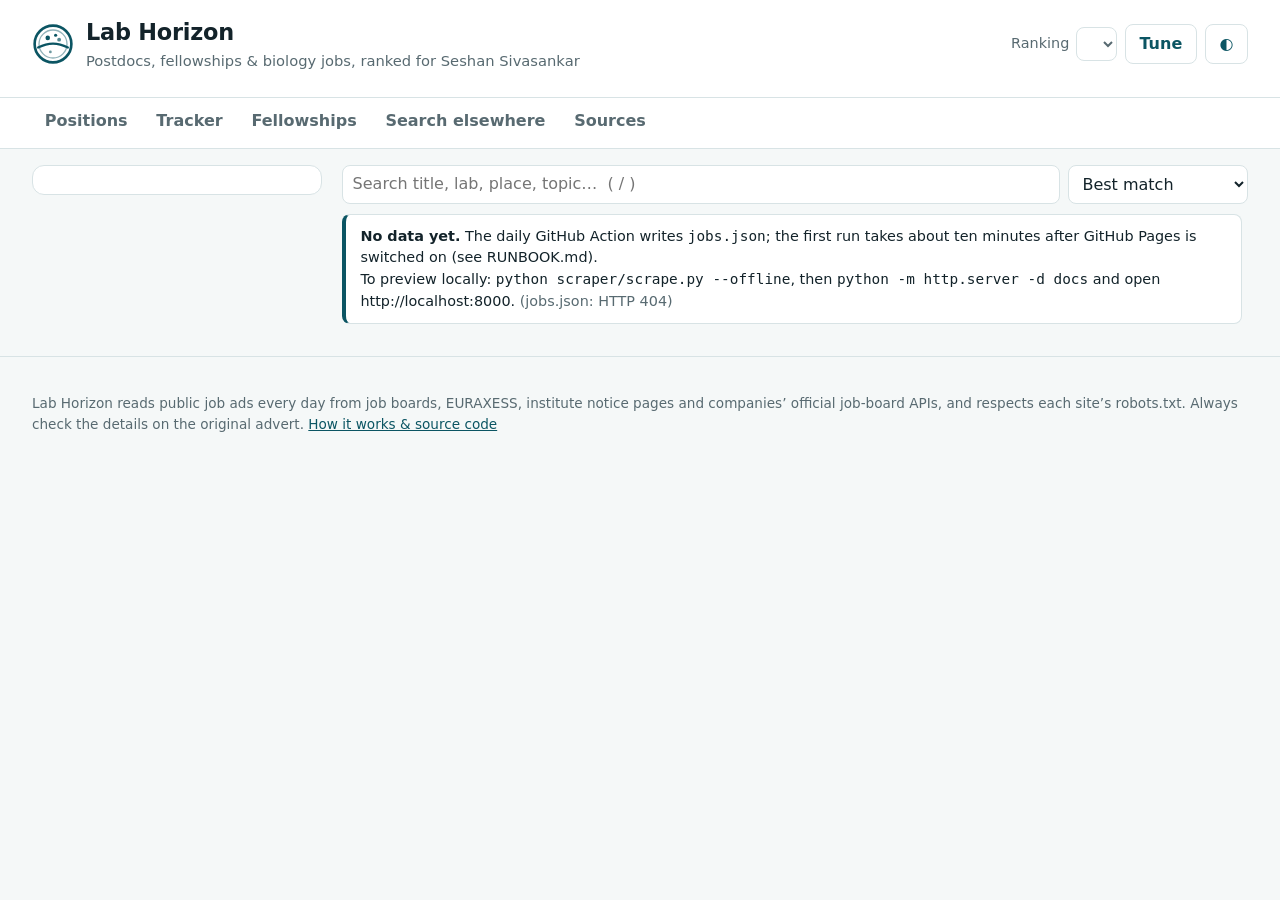
==== docs/index.html @ 7612722a "Lab Horizon: postdoc and biology job radar for Seshan" ====
<!doctype html>
<html lang="en">
<head>
<meta charset="utf-8">
<meta name="viewport" content="width=device-width, initial-scale=1">
<title>Lab Horizon — postdocs &amp; biology jobs for Seshan Sivasankar</title>
<meta name="description" content="Postdoc positions, fellowships and biology jobs in Europe, India and worldwide, collected daily and ranked for research on antimicrobial resistance and pathogen genomics.">
<meta name="theme-color" content="#0b5563">
<link rel="icon" href="icon.svg" type="image/svg+xml">
<link rel="manifest" href="manifest.webmanifest">
<link rel="stylesheet" href="style.css">
</head>
<body>
<header class="top">
  <div class="brand">
    <svg class="logo" viewBox="0 0 48 48" aria-hidden="true">
      <circle cx="24" cy="24" r="21" fill="none" stroke="currentColor" stroke-width="3"/>
      <circle cx="24" cy="24" r="16" fill="none" stroke="currentColor" stroke-width="1.5" opacity=".45"/>
      <path d="M7 28c6-3 11-4.5 17-4.5S35 25 41 28" fill="none" stroke="currentColor" stroke-width="2.5" stroke-linecap="round"/>
      <circle cx="18" cy="17" r="2.6" fill="currentColor"/><circle cx="27" cy="14" r="1.8" fill="currentColor"/>
      <circle cx="31" cy="19" r="2.2" fill="currentColor" opacity=".7"/><circle cx="21" cy="33" r="1.6" fill="currentColor" opacity=".6"/>
    </svg>
    <div><h1>Lab Horizon</h1><p id="tagline">Postdocs, fellowships &amp; biology jobs, ranked for Seshan Sivasankar</p></div>
  </div>
  <div class="controls">
    <label class="profile">Ranking <select id="profile" aria-label="Ranking profile"></select></label>
    <button id="tune-btn" class="btn ghost" aria-expanded="false" aria-controls="tune">Tune</button>
    <button id="theme-btn" class="btn ghost" title="Theme: automatic / light / dark" aria-label="Change theme">◐</button>
  </div>
  <p id="status" class="status"></p>
  <p id="blurb" class="blurb"></p>
</header>

<div id="tune" class="tune" hidden>
  <div class="tune-head"><b>Tune this ranking</b> <span class="muted">Saved in this browser only.</span>
    <button class="link" id="tune-reset">Reset</button> <button class="link" id="tune-close">Close</button></div>
  <div id="tune-body"></div>
</div>

<nav class="tabs" role="tablist">
  <button role="tab" data-tab="positions">Positions</button>
  <button role="tab" data-tab="tracker">Tracker <span id="tcount" class="count"></span></button>
  <button role="tab" data-tab="fellowships">Fellowships</button>
  <button role="tab" data-tab="search">Search elsewhere</button>
  <button role="tab" data-tab="sources">Sources</button>
</nav>

<main>
  <section id="view-positions" class="view">
    <aside id="filters" class="filters" aria-label="Filters"></aside>
    <div class="results">
      <div class="toolbar">
        <input id="q" type="search" placeholder="Search title, lab, place, topic…  ( / )" aria-label="Search positions">
        <select id="sort" aria-label="Sort by">
          <option value="match">Best match</option><option value="deadline">Deadline soonest</option>
          <option value="newest">Newest</option><option value="org">Organisation A–Z</option>
        </select>
        <button id="ftoggle" class="btn ghost" aria-controls="filters">Filters</button>
      </div>
      <p id="count" aria-live="polite"></p>
      <div id="list"></div>
      <button id="more" class="btn" hidden>Show more</button>
    </div>
  </section>

  <section id="view-tracker" class="view" hidden>
    <div class="tracker-head">
      <h2>Applications</h2>
      <p class="muted">Kept in this browser only — nothing is uploaded. Use <b>Export backup</b> to keep a copy or move it to another device.</p>
      <div class="row">
        <button class="btn" id="ics">Add deadlines to my calendar (.ics)</button>
        <button class="btn ghost" id="export">Export backup</button>
        <label class="btn ghost">Import backup <input type="file" id="import" accept="application/json,.json" hidden></label>
      </div>
    </div>
    <div id="board" class="board"></div>
    <form id="add-form" class="add">
      <h3>Add a position by hand</h3>
      <p class="muted">For posts seen on LinkedIn, X, mailing lists or by word of mouth. To put one on the site for everyone, open an “Add a position” issue on GitHub.</p>
      <div class="grid2">
        <label>Title <input name="title" required></label>
        <label>Link <input name="url" type="url" placeholder="https://"></label>
        <label>Organisation <input name="org"></label>
        <label>Location <input name="location"></label>
        <label>Deadline <input name="deadline" type="date"></label>
        <label>Notes <input name="notes"></label>
      </div>
      <button class="btn" type="submit">Add to tracker</button>
    </form>
  </section>

  <section id="view-fellowships" class="view" hidden><div id="fellowships"></div></section>
  <section id="view-search" class="view" hidden><div id="search"></div></section>
  <section id="view-sources" class="view" hidden><div id="sources"></div></section>
</main>

<footer>
  <p>Lab Horizon reads public job ads every day from job boards, EURAXESS, institute notice pages and companies’
  official job-board APIs, and respects each site’s robots.txt. Always check the details on the original advert.
  <a id="repo-link" href="https://github.com/">How it works &amp; source code</a></p>
</footer>
<script src="score.js"></script>
<script src="app.js"></script>
</body>
</html>
---- docs/style.css ----
/* Lab Horizon — styles. Colours are variables on :root with dark values for both the
   system preference and the manual theme switch. */
:root {
  --bg: #f5f8f8; --panel: #ffffff; --ink: #13232a; --muted: #586a71; --line: #d8e3e5;
  --accent: #0b5563; --accent-2: #12808f; --accent-soft: #e2f0f1;
  --ok: #1b7446; --ok-soft: #e1f3e8; --bad: #b3261e; --bad-soft: #fbe6e4; --warn: #875700; --warn-soft: #fbefd6;
  --wet: #1b6b8a; --wet-soft: #e0eff6; --dry: #64489c; --dry-soft: #ede7f7; --ai: #8a2c6d; --ai-soft: #f6e5f0;
  --shadow: 0 1px 2px rgba(10, 30, 40, .05), 0 3px 12px rgba(10, 30, 40, .06);
  --radius: 12px;
  color-scheme: light;
  font-family: system-ui, -apple-system, "Segoe UI", Roboto, "Noto Sans", "Helvetica Neue", Arial, sans-serif;
}
@media (prefers-color-scheme: dark) {
  :root:not([data-theme="light"]) {
    --bg: #0d1618; --panel: #142125; --ink: #e3edef; --muted: #9bb0b5; --line: #253a3f;
    --accent: #5ec4cf; --accent-2: #86d9e1; --accent-soft: #183a3f;
    --ok: #74d6a0; --ok-soft: #153226; --bad: #ff8f85; --bad-soft: #3b1d1a; --warn: #f1c46d; --warn-soft: #382c12;
    --wet: #72c6e8; --wet-soft: #14303b; --dry: #bca6f0; --dry-soft: #29223f; --ai: #f29ed7; --ai-soft: #3a1f33;
    --shadow: none; color-scheme: dark;
  }
}
:root[data-theme="dark"] {
  --bg: #0d1618; --panel: #142125; --ink: #e3edef; --muted: #9bb0b5; --line: #253a3f;
  --accent: #5ec4cf; --accent-2: #86d9e1; --accent-soft: #183a3f;
  --ok: #74d6a0; --ok-soft: #153226; --bad: #ff8f85; --bad-soft: #3b1d1a; --warn: #f1c46d; --warn-soft: #382c12;
  --wet: #72c6e8; --wet-soft: #14303b; --dry: #bca6f0; --dry-soft: #29223f; --ai: #f29ed7; --ai-soft: #3a1f33;
  --shadow: none; color-scheme: dark;
}
* { box-sizing: border-box; }
[hidden] { display: none !important; }
body { margin: 0; background: var(--bg); color: var(--ink); line-height: 1.5; -webkit-text-size-adjust: 100%; }
a { color: var(--accent); }
h2 { font-size: 1.15rem; margin: .2rem 0 .4rem; }
.muted, .empty { color: var(--muted); }
:focus-visible { outline: 2px solid var(--accent-2); outline-offset: 2px; }

/* header */
.top { display: grid; grid-template-columns: 1fr auto; gap: .2rem 1rem; padding: 1rem clamp(1rem, 3vw, 2rem) .6rem;
       background: var(--panel); border-bottom: 1px solid var(--line); }
.brand { display: flex; gap: .75rem; align-items: center; color: var(--accent); }
.logo { width: 42px; height: 42px; flex: none; }
h1 { margin: 0; font-size: 1.4rem; letter-spacing: -.01em; color: var(--ink); }
#tagline { margin: 0; color: var(--muted); font-size: .92rem; }
.controls { display: flex; gap: .5rem; align-items: center; flex-wrap: wrap; justify-content: flex-end; }
.profile { display: flex; gap: .4rem; align-items: center; font-size: .9rem; color: var(--muted); }
.status, .blurb { grid-column: 1 / -1; margin: .3rem 0 0; font-size: .85rem; color: var(--muted); }
.banner { display: inline-block; background: var(--warn-soft); color: var(--warn); padding: .15rem .55rem; border-radius: 6px; font-weight: 600; }

/* controls */
select, input, textarea, button { font: inherit; color: inherit; }
select, textarea, input[type=search], input[type=url], input[type=date], input:not([type]) {
  background: var(--panel); border: 1px solid var(--line); border-radius: 8px; padding: .42rem .6rem; min-width: 0; }
.btn { display: inline-block; background: var(--accent); color: #fff; border: 1px solid var(--accent); border-radius: 8px;
       padding: .45rem .85rem; cursor: pointer; font-weight: 600; text-decoration: none; }
.btn.ghost { background: transparent; color: var(--accent); border-color: var(--line); }
:root[data-theme="dark"] .btn:not(.ghost) { color: #06292e; }
@media (prefers-color-scheme: dark) { :root:not([data-theme="light"]) .btn:not(.ghost) { color: #06292e; } }
.link { background: none; border: 0; color: var(--accent); cursor: pointer; padding: 0; text-decoration: underline; }
.danger { color: var(--bad); }
.row { display: flex; gap: .5rem; flex-wrap: wrap; align-items: center; }

/* tabs */
.tabs { display: flex; gap: .2rem; padding: 0 clamp(.5rem, 3vw, 2rem); background: var(--panel); border-bottom: 1px solid var(--line);
        overflow-x: auto; position: sticky; top: 0; z-index: 5; }
.tabs button { background: none; border: 0; border-bottom: 3px solid transparent; padding: .7rem .8rem; cursor: pointer;
               color: var(--muted); font-weight: 600; white-space: nowrap; }
.tabs button[aria-selected="true"] { color: var(--accent); border-bottom-color: var(--accent); }
.count:not(:empty) { background: var(--accent-soft); color: var(--accent); border-radius: 999px; padding: 0 .45rem; font-size: .78rem; }
main { padding: 1rem clamp(.75rem, 3vw, 2rem) 2rem; }

/* positions */
#view-positions:not([hidden]) { display: grid; grid-template-columns: 290px minmax(0, 1fr); gap: 1.25rem; align-items: start; }
.filters { background: var(--panel); border: 1px solid var(--line); border-radius: var(--radius); padding: .9rem;
           position: sticky; top: 3.5rem; max-height: calc(100vh - 4.5rem); overflow: auto; }
.fhead { display: flex; justify-content: space-between; align-items: baseline; margin-bottom: .6rem; }
fieldset { border: 0; padding: 0; margin: 0 0 1rem; min-width: 0; }
legend { font-weight: 700; font-size: .76rem; text-transform: uppercase; letter-spacing: .05em; color: var(--muted); margin-bottom: .25rem; }
.opt { display: flex; align-items: center; gap: .45rem; font-size: .9rem; padding: .1rem 0; cursor: pointer; }
.opt small { margin-left: auto; color: var(--muted); font-variant-numeric: tabular-nums; }
.opt.sub { padding-left: 1.3rem; font-size: .86rem; }
details.fld > summary { list-style: none; cursor: pointer; }
details.fld > summary::-webkit-details-marker { display: none; }
details.fld > summary .opt::before { content: "▸"; font-size: .7rem; color: var(--muted); width: .6rem; }
details.fld[open] > summary .opt::before { content: "▾"; }
.filters select { width: 100%; margin-top: .35rem; }
input[type=range] { width: 100%; accent-color: var(--accent); }
.toolbar { display: flex; gap: .5rem; flex-wrap: wrap; }
#q { flex: 1 1 16rem; }
#ftoggle { display: none; }
#count { color: var(--muted); font-size: .9rem; margin: .6rem 0; }
#more { display: block; margin: .5rem auto 0; }

.job { display: grid; grid-template-columns: 58px minmax(0, 1fr) auto; gap: .9rem; background: var(--panel);
       border: 1px solid var(--line); border-radius: var(--radius); padding: .9rem; margin-bottom: .75rem; box-shadow: var(--shadow); }
.job.dim { opacity: .55; }
.job h3 { margin: 0 0 .15rem; font-size: 1.03rem; line-height: 1.35; }
.job h3 a { color: var(--ink); text-decoration: none; }
.job h3 a:hover { color: var(--accent); text-decoration: underline; }
.meta { margin: 0; color: var(--muted); font-size: .9rem; }
.badges, .topics { display: flex; flex-wrap: wrap; gap: .3rem; margin: .45rem 0 0; }
.b { font-size: .74rem; font-weight: 600; padding: .1rem .5rem; border-radius: 999px; background: var(--accent-soft); color: var(--accent); }
.b.wet { background: var(--wet-soft); color: var(--wet); }
.b.hyb { background: var(--wet-soft); color: var(--dry); }
.b.dry { background: var(--dry-soft); color: var(--dry); }
.b.ai { background: var(--ai-soft); color: var(--ai); }
.b.ok { background: var(--ok-soft); color: var(--ok); }
.b.bad { background: var(--bad-soft); color: var(--bad); }
.b.warn { background: var(--warn-soft); color: var(--warn); }
.b.new { background: var(--accent); color: var(--panel); }
.chip { font-size: .74rem; border: 1px solid var(--line); background: transparent; border-radius: 999px; padding: .08rem .5rem;
        color: var(--muted); cursor: pointer; }
.chip:hover { color: var(--accent); border-color: var(--accent); }
.summary { margin: .5rem 0 0; font-size: .9rem; display: -webkit-box; -webkit-line-clamp: 3; -webkit-box-orient: vertical; overflow: hidden; }
.ai-note { margin: .45rem 0 0; font-size: .86rem; padding: .35rem .55rem; border-left: 3px solid var(--ai); background: var(--ai-soft); border-radius: 0 8px 8px 0; }
.dates { margin: .45rem 0 0; font-size: .85rem; color: var(--muted); display: flex; gap: .4rem 1rem; flex-wrap: wrap; }
.dl.urgent { color: var(--bad); font-weight: 700; }
.dl.soon { color: var(--warn); font-weight: 600; }
.why summary { cursor: pointer; font-size: .8rem; color: var(--accent); margin-top: .35rem; }
.why ul { margin: .3rem 0 0; padding-left: 1.1rem; font-size: .84rem; }
.why li span { font-variant-numeric: tabular-nums; color: var(--muted); }
.score { width: 54px; height: 54px; border-radius: 50%; display: grid; place-items: center; align-content: center; position: relative;
         background: conic-gradient(var(--accent) calc(var(--s) * 1%), var(--line) 0); }
.score::before { content: ""; position: absolute; inset: 5px; background: var(--panel); border-radius: 50%; }
.score b, .score small { position: relative; line-height: 1.05; }
.score b { font-size: 1.05rem; }
.score small { font-size: .58rem; color: var(--muted); text-transform: uppercase; letter-spacing: .04em; }
.actions { display: flex; flex-direction: column; gap: .4rem; }
.actions button, .actions a { font-size: .82rem; padding: .32rem .6rem; border-radius: 8px; border: 1px solid var(--line);
  background: var(--panel); color: var(--ink); cursor: pointer; text-decoration: none; text-align: center; white-space: nowrap; }
.actions .on { background: var(--accent-soft); color: var(--accent); border-color: var(--accent); }
.actions .open { background: var(--accent); color: var(--panel); border-color: var(--accent); font-weight: 600; }

/* tune */
.tune { background: var(--panel); border-bottom: 1px solid var(--line); padding: .8rem clamp(1rem, 3vw, 2rem); }
.tune-head { display: flex; gap: .8rem; align-items: baseline; flex-wrap: wrap; margin-bottom: .6rem; }
.tune h4 { margin: .6rem 0 .3rem; font-size: .8rem; text-transform: uppercase; letter-spacing: .05em; color: var(--muted); }
.tune-grid { display: grid; grid-template-columns: repeat(auto-fill, minmax(230px, 1fr)); gap: .3rem 1.4rem; }
.tune label { display: grid; gap: 0; font-size: .85rem; }
.tune output { color: var(--muted); font-variant-numeric: tabular-nums; }

/* tracker */
.tracker-head { margin-bottom: .8rem; }
.board { display: grid; grid-template-columns: repeat(6, minmax(235px, 1fr)); gap: .75rem; overflow-x: auto; align-items: start; padding-bottom: .4rem; }
.col { background: var(--panel); border: 1px solid var(--line); border-radius: var(--radius); padding: .6rem; min-height: 5rem; }
.col h3 { margin: 0 0 .5rem; font-size: .92rem; display: flex; justify-content: space-between; }
.col h3 small { color: var(--muted); }
.tcard { border: 1px solid var(--line); border-radius: 10px; padding: .6rem; margin-bottom: .6rem; font-size: .86rem; display: grid; gap: .4rem; }
.tcard label { display: grid; gap: .1rem; font-size: .74rem; color: var(--muted); }
.tcard .row { align-items: end; }
.tcard select, .tcard input[type=date] { padding: .25rem .4rem; font-size: .82rem; }
.tcard .dl.past { color: var(--muted); text-decoration: line-through; }
.docs { display: flex; flex-wrap: wrap; gap: .15rem .7rem; font-size: .78rem; }
.docs label { display: flex; gap: .3rem; align-items: center; color: var(--ink); }
.tcard textarea { width: 100%; resize: vertical; font-size: .84rem; }
.add { margin-top: 1.25rem; background: var(--panel); border: 1px solid var(--line); border-radius: var(--radius); padding: 1rem; max-width: 780px; }
.add h3 { margin: 0; }
.grid2 { display: grid; grid-template-columns: repeat(2, minmax(0, 1fr)); gap: .6rem; margin: .6rem 0 .9rem; }
.grid2 label { display: grid; gap: .2rem; font-size: .85rem; }

/* fellowships, search, sources */
.fgrid { display: grid; grid-template-columns: repeat(auto-fill, minmax(320px, 1fr)); gap: .75rem; margin-bottom: 1.5rem; }
.fcard { background: var(--panel); border: 1px solid var(--line); border-radius: var(--radius); padding: .9rem; display: grid; gap: .3rem; align-content: start; }
.fcard h3 { margin: 0; font-size: 1rem; }
.fcard p { margin: 0; font-size: .88rem; }
.fcard button { justify-self: start; }
.window { font-weight: 600; }
.window.open { color: var(--ok); } .window.upcoming { color: var(--accent); } .window.closed { color: var(--muted); }
.chips { display: flex; flex-wrap: wrap; gap: .35rem; margin: .35rem 0 .9rem; }
.chips button { border: 1px solid var(--line); background: var(--panel); border-radius: 999px; padding: .22rem .7rem; cursor: pointer; font-size: .88rem; }
.chips button[aria-pressed="true"] { background: var(--accent); color: var(--panel); border-color: var(--accent); }
.links { display: grid; grid-template-columns: repeat(auto-fill, minmax(250px, 1fr)); gap: .6rem; margin-bottom: 1rem; }
.lcard { display: block; background: var(--panel); border: 1px solid var(--line); border-radius: 10px; padding: .7rem .85rem; text-decoration: none; color: var(--ink); }
.lcard:hover { border-color: var(--accent); }
.lcard b { color: var(--accent); }
.lcard small { display: block; color: var(--muted); }
.note { background: var(--panel); border: 1px solid var(--line); border-left: 4px solid var(--accent); border-radius: 8px; padding: .7rem .9rem; font-size: .9rem; max-width: 900px; }
.tablewrap { overflow-x: auto; margin-bottom: 1rem; }
table.health { width: 100%; border-collapse: collapse; background: var(--panel); border: 1px solid var(--line); font-size: .87rem; }
.health th, .health td { text-align: left; padding: .45rem .6rem; border-bottom: 1px solid var(--line); vertical-align: top; }
.health th { font-size: .76rem; text-transform: uppercase; letter-spacing: .04em; color: var(--muted); }
.st { font-weight: 700; font-size: .76rem; padding: .08rem .45rem; border-radius: 6px; white-space: nowrap; background: var(--accent-soft); color: var(--accent); }
.st.ok { background: var(--ok-soft); color: var(--ok); }
.st.low, .st.unverified { background: var(--warn-soft); color: var(--warn); }
.st.empty, .st.error, .st.robots { background: var(--bad-soft); color: var(--bad); }
footer { padding: 1.4rem clamp(1rem, 3vw, 2rem); color: var(--muted); font-size: .85rem; border-top: 1px solid var(--line); }

@media (max-width: 860px) {
  #view-positions:not([hidden]) { grid-template-columns: minmax(0, 1fr); }
  .filters { display: none; position: static; max-height: none; }
  .filters.open { display: block; }
  #ftoggle { display: inline-block; }
  .job { grid-template-columns: 46px minmax(0, 1fr); gap: .7rem; }
  .actions { grid-column: 1 / -1; flex-direction: row; flex-wrap: wrap; }
  .score { width: 44px; height: 44px; }
  .score small { display: none; }
  .top { grid-template-columns: 1fr; }
  .controls { justify-content: flex-start; }
  .grid2 { grid-template-columns: 1fr; }
  .board { grid-template-columns: repeat(6, minmax(250px, 85vw)); }
}
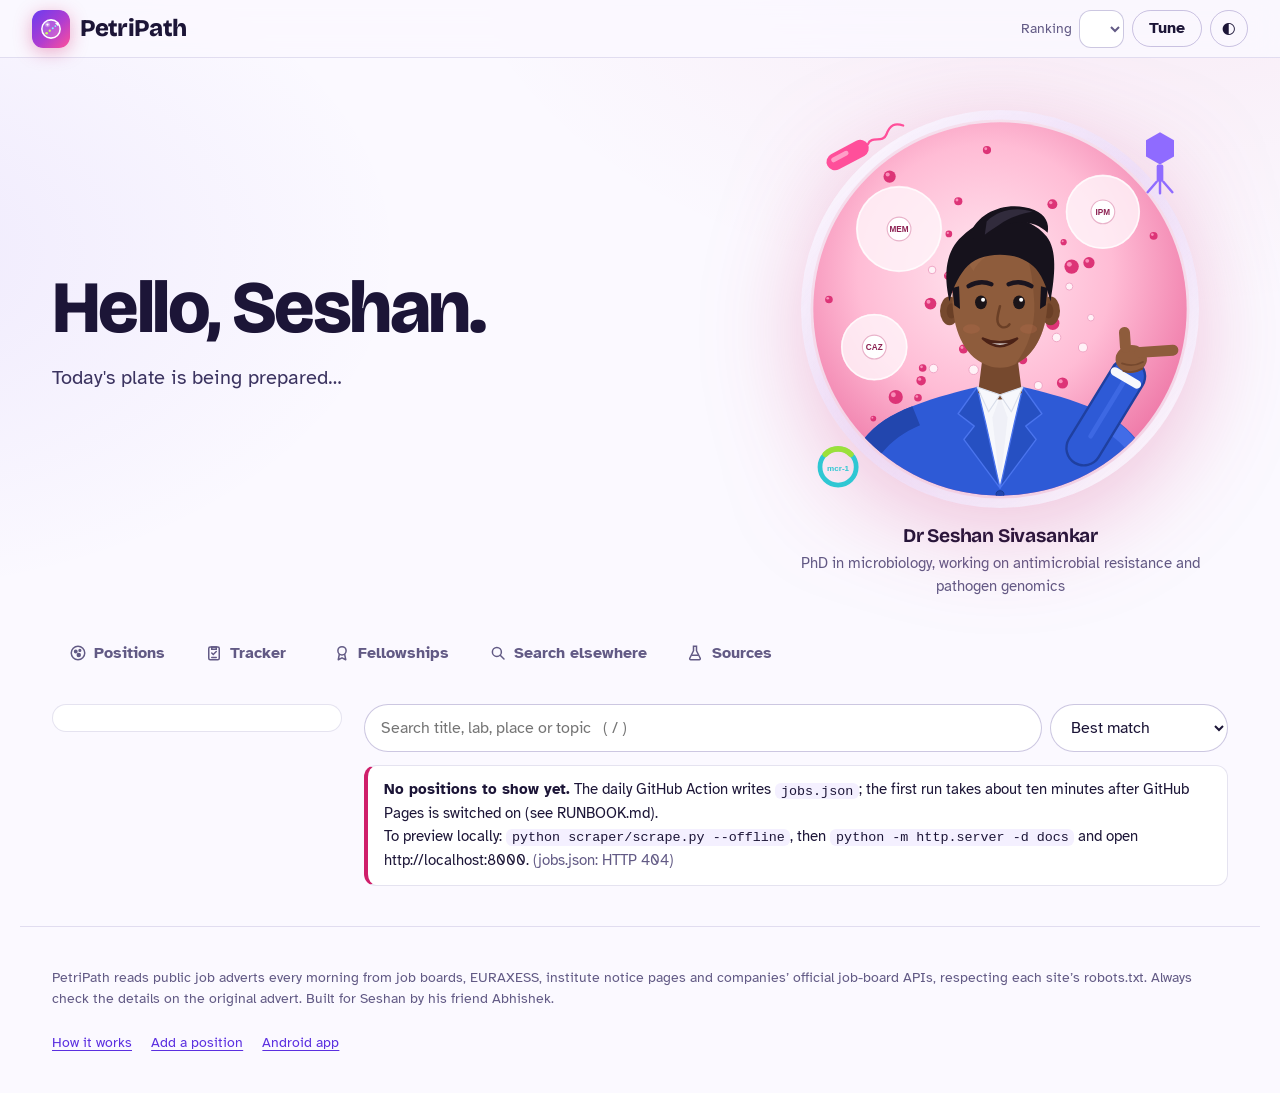
==== commit 2be93b36: "PetriPath: biology makeover, avatar, Android app" ====
--- a/docs/index.html
+++ b/docs/index.html
@@ -2,33 +2,29 @@
 <html lang="en">
 <head>
 <meta charset="utf-8">
-<meta name="viewport" content="width=device-width, initial-scale=1">
-<title>Lab Horizon — postdocs &amp; biology jobs for Seshan Sivasankar</title>
-<meta name="description" content="Postdoc positions, fellowships and biology jobs in Europe, India and worldwide, collected daily and ranked for research on antimicrobial resistance and pathogen genomics.">
-<meta name="theme-color" content="#0b5563">
+<meta name="viewport" content="width=device-width, initial-scale=1, viewport-fit=cover">
+<title>PetriPath · postdocs and biology jobs for Seshan Sivasankar</title>
+<meta name="description" content="Postdoc positions, fellowships and biology jobs in Europe, India and worldwide, collected every morning and ranked for research on antimicrobial resistance and pathogen genomics.">
+<meta name="theme-color" content="#120d26">
 <link rel="icon" href="icon.svg" type="image/svg+xml">
+<link rel="apple-touch-icon" href="apple-touch-icon.png">
 <link rel="manifest" href="manifest.webmanifest">
+<link rel="preconnect" href="https://fonts.googleapis.com">
+<link rel="preconnect" href="https://fonts.gstatic.com" crossorigin>
+<link rel="stylesheet" href="https://fonts.googleapis.com/css2?family=Atkinson+Hyperlegible:ital,wght@0,400;0,700;1,400&family=Bricolage+Grotesque:opsz,wght@12..96,500..800&display=swap">
 <link rel="stylesheet" href="style.css">
 </head>
 <body>
+<div id="bg" aria-hidden="true"></div>
+
 <header class="top">
-  <div class="brand">
-    <svg class="logo" viewBox="0 0 48 48" aria-hidden="true">
-      <circle cx="24" cy="24" r="21" fill="none" stroke="currentColor" stroke-width="3"/>
-      <circle cx="24" cy="24" r="16" fill="none" stroke="currentColor" stroke-width="1.5" opacity=".45"/>
-      <path d="M7 28c6-3 11-4.5 17-4.5S35 25 41 28" fill="none" stroke="currentColor" stroke-width="2.5" stroke-linecap="round"/>
-      <circle cx="18" cy="17" r="2.6" fill="currentColor"/><circle cx="27" cy="14" r="1.8" fill="currentColor"/>
-      <circle cx="31" cy="19" r="2.2" fill="currentColor" opacity=".7"/><circle cx="21" cy="33" r="1.6" fill="currentColor" opacity=".6"/>
-    </svg>
-    <div><h1>Lab Horizon</h1><p id="tagline">Postdocs, fellowships &amp; biology jobs, ranked for Seshan Sivasankar</p></div>
+  <a class="brand" href="./" aria-label="PetriPath home"><img src="icon.svg" alt="" width="38" height="38"><span class="wordmark">PetriPath</span></a>
+  <div class="controls">
+    <label class="profile"><span>Ranking</span> <select id="profile" aria-label="Ranking profile"></select></label>
+    <button id="tune-btn" class="btn ghost" aria-expanded="false" aria-controls="tune">Tune</button>
+    <button id="theme-btn" class="btn ghost icon" aria-label="Change theme">◐</button>
+    <a id="appbtn" class="btn app" href="#" hidden>Android app</a>
   </div>
-  <div class="controls">
-    <label class="profile">Ranking <select id="profile" aria-label="Ranking profile"></select></label>
-    <button id="tune-btn" class="btn ghost" aria-expanded="false" aria-controls="tune">Tune</button>
-    <button id="theme-btn" class="btn ghost" title="Theme: automatic / light / dark" aria-label="Change theme">◐</button>
-  </div>
-  <p id="status" class="status"></p>
-  <p id="blurb" class="blurb"></p>
 </header>
 
 <div id="tune" class="tune" hidden>
@@ -37,20 +33,34 @@
   <div id="tune-body"></div>
 </div>
 
+<section class="hero" aria-label="Today for Seshan">
+  <div class="hero-text">
+    <h1 id="hello">Hello, Seshan.</h1>
+    <p id="today" class="today">Today's plate is being prepared…</p>
+    <div id="discs" class="discs" role="group" aria-label="Quick searches"></div>
+    <p id="status" class="status"></p>
+  </div>
+  <figure class="plate">
+    <img src="seshan.svg" width="420" height="420" alt="Illustration of Dr Seshan Sivasankar in a blue suit, pointing, inside an agar plate with pink colonies and antibiotic discs">
+    <figcaption><b>Dr Seshan Sivasankar</b><span>PhD in microbiology, working on antimicrobial resistance and pathogen genomics</span></figcaption>
+  </figure>
+</section>
+
 <nav class="tabs" role="tablist">
-  <button role="tab" data-tab="positions">Positions</button>
-  <button role="tab" data-tab="tracker">Tracker <span id="tcount" class="count"></span></button>
-  <button role="tab" data-tab="fellowships">Fellowships</button>
-  <button role="tab" data-tab="search">Search elsewhere</button>
-  <button role="tab" data-tab="sources">Sources</button>
+  <button role="tab" data-tab="positions"><svg viewBox="0 0 24 24" fill="none" stroke="currentColor" stroke-width="2" aria-hidden="true"><circle cx="12" cy="12" r="9"/><circle cx="9" cy="10" r="1.6" fill="currentColor"/><circle cx="14.5" cy="8.5" r="1.1" fill="currentColor"/><circle cx="13" cy="14.5" r="2" fill="currentColor"/></svg>Positions</button>
+  <button role="tab" data-tab="tracker"><svg viewBox="0 0 24 24" fill="none" stroke="currentColor" stroke-width="2" stroke-linecap="round" aria-hidden="true"><rect x="5" y="4" width="14" height="17" rx="2"/><path d="M9 4h6v3H9zM9 12l2 2 4-4M9 18h6"/></svg>Tracker <span id="tcount" class="count"></span></button>
+  <button role="tab" data-tab="fellowships"><svg viewBox="0 0 24 24" fill="none" stroke="currentColor" stroke-width="2" stroke-linejoin="round" aria-hidden="true"><circle cx="12" cy="9" r="5.5"/><path d="M8.5 13.5 7 21l5-2.6L17 21l-1.5-7.5"/></svg>Fellowships</button>
+  <button role="tab" data-tab="search"><svg viewBox="0 0 24 24" fill="none" stroke="currentColor" stroke-width="2" stroke-linecap="round" aria-hidden="true"><circle cx="10.5" cy="10.5" r="6"/><path d="m15 15 5 5"/></svg>Search elsewhere</button>
+  <button role="tab" data-tab="sources"><svg viewBox="0 0 24 24" fill="none" stroke="currentColor" stroke-width="2" stroke-linejoin="round" aria-hidden="true"><path d="M9 3h6M10 3v6L5 19a1.5 1.5 0 0 0 1.3 2h11.4A1.5 1.5 0 0 0 19 19l-5-10V3"/><path d="M7.5 15h9"/></svg>Sources</button>
 </nav>
+<p id="blurb" class="blurb"></p>
 
 <main>
   <section id="view-positions" class="view">
     <aside id="filters" class="filters" aria-label="Filters"></aside>
     <div class="results">
       <div class="toolbar">
-        <input id="q" type="search" placeholder="Search title, lab, place, topic…  ( / )" aria-label="Search positions">
+        <input id="q" type="search" placeholder="Search title, lab, place or topic   ( / )" aria-label="Search positions">
         <select id="sort" aria-label="Sort by">
           <option value="match">Best match</option><option value="deadline">Deadline soonest</option>
           <option value="newest">Newest</option><option value="org">Organisation A–Z</option>
@@ -59,16 +69,16 @@
       </div>
       <p id="count" aria-live="polite"></p>
       <div id="list"></div>
-      <button id="more" class="btn" hidden>Show more</button>
+      <button id="more" class="btn ghost" hidden>Show more</button>
     </div>
   </section>
 
   <section id="view-tracker" class="view" hidden>
     <div class="tracker-head">
       <h2>Applications</h2>
-      <p class="muted">Kept in this browser only — nothing is uploaded. Use <b>Export backup</b> to keep a copy or move it to another device.</p>
+      <p class="muted">Kept on this device only; nothing is uploaded. <b>Export backup</b> keeps a copy or moves it to another device.</p>
       <div class="row">
-        <button class="btn" id="ics">Add deadlines to my calendar (.ics)</button>
+        <button class="btn" id="ics">Add deadlines to my calendar</button>
         <button class="btn ghost" id="export">Export backup</button>
         <label class="btn ghost">Import backup <input type="file" id="import" accept="application/json,.json" hidden></label>
       </div>
@@ -76,7 +86,7 @@
     <div id="board" class="board"></div>
     <form id="add-form" class="add">
       <h3>Add a position by hand</h3>
-      <p class="muted">For posts seen on LinkedIn, X, mailing lists or by word of mouth. To put one on the site for everyone, open an “Add a position” issue on GitHub.</p>
+      <p class="muted">For posts seen on LinkedIn, X, mailing lists or by word of mouth. To put one on the site for everyone, use <a id="addpos-link" href="#">Add a position</a> on GitHub.</p>
       <div class="grid2">
         <label>Title <input name="title" required></label>
         <label>Link <input name="url" type="url" placeholder="https://"></label>
@@ -95,11 +105,13 @@
 </main>
 
 <footer>
-  <p>Lab Horizon reads public job ads every day from job boards, EURAXESS, institute notice pages and companies’
-  official job-board APIs, and respects each site’s robots.txt. Always check the details on the original advert.
-  <a id="repo-link" href="https://github.com/">How it works &amp; source code</a></p>
+  <p>PetriPath reads public job adverts every morning from job boards, EURAXESS, institute notice pages and companies’
+  official job-board APIs, respecting each site’s robots.txt. Always check the details on the original advert.
+  Built for Seshan by his friend Abhishek.</p>
+  <nav><a id="repo-link" href="https://github.com/">How it works</a><a id="addpos-foot" href="#">Add a position</a><a id="app-link" href="#">Android app</a></nav>
 </footer>
 <script src="score.js"></script>
+<script src="bg.js"></script>
 <script src="app.js"></script>
 </body>
 </html>
--- a/docs/style.css
+++ b/docs/style.css
@@ -1,200 +1,303 @@
-/* Lab Horizon — styles. Colours are variables on :root with dark values for both the
-   system preference and the manual theme switch. */
+/* PetriPath — styles.
+   Palette from the Gram stain: crystal violet (interface), safranin (his Gram-negative
+   world: wet-lab roles, top matches), fluorescein (new things), antibiotic-disc amber
+   (deadlines) and DAPI cyan (computational roles), on a darkfield indigo — or, in the
+   light theme, on a freshly stained slide. Type: Bricolage Grotesque for headings,
+   Atkinson Hyperlegible for reading long job lists. */
+
 :root {
-  --bg: #f5f8f8; --panel: #ffffff; --ink: #13232a; --muted: #586a71; --line: #d8e3e5;
-  --accent: #0b5563; --accent-2: #12808f; --accent-soft: #e2f0f1;
-  --ok: #1b7446; --ok-soft: #e1f3e8; --bad: #b3261e; --bad-soft: #fbe6e4; --warn: #875700; --warn-soft: #fbefd6;
-  --wet: #1b6b8a; --wet-soft: #e0eff6; --dry: #64489c; --dry-soft: #ede7f7; --ai: #8a2c6d; --ai-soft: #f6e5f0;
-  --shadow: 0 1px 2px rgba(10, 30, 40, .05), 0 3px 12px rgba(10, 30, 40, .06);
-  --radius: 12px;
+  --font-display: "Bricolage Grotesque", "Avenir Next", "Segoe UI", system-ui, sans-serif;
+  --font-body: "Atkinson Hyperlegible", "Segoe UI", system-ui, -apple-system, Roboto, sans-serif;
+  /* darkfield (default) */
+  --bg: #120d26; --bar: rgba(18, 13, 38, .82);
+  --panel: #1b1538; --panel-2: #231c47; --line: rgba(196, 182, 255, .15); --line-2: rgba(196, 182, 255, .28);
+  --ink: #f2efff; --ink-2: #d7d1f2; --muted: #a39cc7;
+  --violet: #9a7bff; --pink: #ff5aa2; --green: #b9f45a; --amber: #ffc15e; --cyan: #4fe3ee; --red: #ff7a7a;
+  --on-accent: #160f2c;
+  --glow-1: rgba(255, 90, 162, .16); --glow-2: rgba(154, 123, 255, .18);
+  --bg-strength: .5;
+  --radius-panel: 22px; --radius-card: 18px; --radius-ctl: 12px;
+  color-scheme: dark;
+  font-family: var(--font-body);
+}
+:root[data-theme="light"] {
+  --bg: #fbf9ff; --bar: rgba(251, 249, 255, .86);
+  --panel: #ffffff; --panel-2: #f4f0ff; --line: rgba(60, 40, 140, .13); --line-2: rgba(60, 40, 140, .26);
+  --ink: #1c1537; --ink-2: #3b3360; --muted: #625a85;
+  --violet: #5b2fe0; --pink: #cf1f6b; --green: #3d8a0d; --amber: #a86400; --cyan: #08808a; --red: #c62828;
+  --on-accent: #ffffff;
+  --glow-1: rgba(207, 31, 107, .07); --glow-2: rgba(91, 47, 224, .08);
+  --bg-strength: .32;
   color-scheme: light;
-  font-family: system-ui, -apple-system, "Segoe UI", Roboto, "Noto Sans", "Helvetica Neue", Arial, sans-serif;
-}
-@media (prefers-color-scheme: dark) {
-  :root:not([data-theme="light"]) {
-    --bg: #0d1618; --panel: #142125; --ink: #e3edef; --muted: #9bb0b5; --line: #253a3f;
-    --accent: #5ec4cf; --accent-2: #86d9e1; --accent-soft: #183a3f;
-    --ok: #74d6a0; --ok-soft: #153226; --bad: #ff8f85; --bad-soft: #3b1d1a; --warn: #f1c46d; --warn-soft: #382c12;
-    --wet: #72c6e8; --wet-soft: #14303b; --dry: #bca6f0; --dry-soft: #29223f; --ai: #f29ed7; --ai-soft: #3a1f33;
-    --shadow: none; color-scheme: dark;
+}
+@media (prefers-color-scheme: light) {
+  :root:not([data-theme="dark"]) {
+    --bg: #fbf9ff; --bar: rgba(251, 249, 255, .86);
+    --panel: #ffffff; --panel-2: #f4f0ff; --line: rgba(60, 40, 140, .13); --line-2: rgba(60, 40, 140, .26);
+    --ink: #1c1537; --ink-2: #3b3360; --muted: #625a85;
+    --violet: #5b2fe0; --pink: #cf1f6b; --green: #3d8a0d; --amber: #a86400; --cyan: #08808a; --red: #c62828;
+    --on-accent: #ffffff;
+    --glow-1: rgba(207, 31, 107, .07); --glow-2: rgba(91, 47, 224, .08);
+    --bg-strength: .32;
+    color-scheme: light;
   }
 }
-:root[data-theme="dark"] {
-  --bg: #0d1618; --panel: #142125; --ink: #e3edef; --muted: #9bb0b5; --line: #253a3f;
-  --accent: #5ec4cf; --accent-2: #86d9e1; --accent-soft: #183a3f;
-  --ok: #74d6a0; --ok-soft: #153226; --bad: #ff8f85; --bad-soft: #3b1d1a; --warn: #f1c46d; --warn-soft: #382c12;
-  --wet: #72c6e8; --wet-soft: #14303b; --dry: #bca6f0; --dry-soft: #29223f; --ai: #f29ed7; --ai-soft: #3a1f33;
-  --shadow: none; color-scheme: dark;
-}
+
 * { box-sizing: border-box; }
 [hidden] { display: none !important; }
-body { margin: 0; background: var(--bg); color: var(--ink); line-height: 1.5; -webkit-text-size-adjust: 100%; }
-a { color: var(--accent); }
-h2 { font-size: 1.15rem; margin: .2rem 0 .4rem; }
+html { -webkit-text-size-adjust: 100%; }
+body {
+  margin: 0; color: var(--ink); line-height: 1.55; font-size: 16px;
+  background: radial-gradient(1100px 620px at 88% -8%, var(--glow-1), transparent 62%),
+              radial-gradient(900px 560px at -12% 28%, var(--glow-2), transparent 62%), var(--bg);
+  background-attachment: fixed;
+}
+a { color: var(--violet); text-underline-offset: 3px; }
+h1, h2, h3, h4, .wordmark { font-family: var(--font-display); font-optical-sizing: auto; letter-spacing: -.015em; }
+h2 { font-size: 1.6rem; line-height: 1.15; margin: .4rem 0 .5rem; font-weight: 700; }
+h3 { font-weight: 650; }
 .muted, .empty { color: var(--muted); }
-:focus-visible { outline: 2px solid var(--accent-2); outline-offset: 2px; }
-
-/* header */
-.top { display: grid; grid-template-columns: 1fr auto; gap: .2rem 1rem; padding: 1rem clamp(1rem, 3vw, 2rem) .6rem;
-       background: var(--panel); border-bottom: 1px solid var(--line); }
-.brand { display: flex; gap: .75rem; align-items: center; color: var(--accent); }
-.logo { width: 42px; height: 42px; flex: none; }
-h1 { margin: 0; font-size: 1.4rem; letter-spacing: -.01em; color: var(--ink); }
-#tagline { margin: 0; color: var(--muted); font-size: .92rem; }
+:focus-visible { outline: 3px solid var(--pink); outline-offset: 2px; border-radius: 6px; }
+code { font-size: .9em; background: var(--panel-2); padding: .05rem .35rem; border-radius: 6px; }
+
+/* ── background slide ───────────────────────────────────────────────── */
+#bg { position: fixed; inset: 0; z-index: -1; pointer-events: none; opacity: var(--bg-strength); overflow: hidden; }
+#bg svg { display: block; width: 100%; height: 100%; }
+#bg .v { --k: var(--violet); } #bg .p { --k: var(--pink); } #bg .g { --k: var(--green); }
+#bg .a { --k: var(--amber); } #bg .c { --k: var(--cyan); }
+#bg .s { fill: none; stroke: var(--k); stroke-width: 1.8; stroke-linecap: round; stroke-linejoin: round; vector-effect: non-scaling-stroke; }
+#bg .thick { stroke-width: 3; }
+#bg .faint { opacity: .5; }
+#bg .dash { stroke-dasharray: 4 5; }
+#bg .f { fill: var(--k); }
+#bg .t { fill: var(--k); font: 700 9px var(--font-body); text-anchor: middle; }
+#bg .ft { fill: var(--ink); font: italic 400 15px var(--font-body); opacity: .7; }
+#bg .fc { fill: var(--muted); font: 400 10.5px var(--font-body); }
+#bg .qd { fill: var(--k); animation: twinkle 6s ease-in-out infinite; }
+#bg .drift { transform-box: fill-box; transform-origin: center; animation: d1 64s ease-in-out infinite alternate; }
+#bg .d2 { animation-name: d2; animation-duration: 78s; }
+#bg .d3 { animation-name: d3; animation-duration: 92s; }
+#bg .d4 { animation-name: d4; animation-duration: 56s; }
+@keyframes twinkle { 0%, 100% { opacity: .12; } 50% { opacity: .95; } }
+@keyframes d1 { to { transform: translate(14px, -10px) rotate(9deg); } }
+@keyframes d2 { to { transform: translate(-12px, 12px) rotate(-11deg); } }
+@keyframes d3 { to { transform: rotate(28deg); } }
+@keyframes d4 { to { transform: translate(10px, 14px) scale(1.06); } }
+
+/* ── top bar ────────────────────────────────────────────────────────── */
+.top { position: sticky; top: 0; z-index: 20; display: flex; gap: 1rem; align-items: center; justify-content: space-between;
+       padding: .6rem clamp(1rem, 3vw, 2rem); background: var(--bar); border-bottom: 1px solid var(--line);
+       -webkit-backdrop-filter: blur(14px); backdrop-filter: blur(14px); }
+.brand { display: flex; align-items: center; gap: .6rem; color: var(--ink); text-decoration: none; }
+.brand img { width: 38px; height: 38px; border-radius: 11px; box-shadow: 0 4px 18px rgba(207, 31, 107, .35); }
+.wordmark { font-size: 1.5rem; font-weight: 800; letter-spacing: -.03em; }
 .controls { display: flex; gap: .5rem; align-items: center; flex-wrap: wrap; justify-content: flex-end; }
-.profile { display: flex; gap: .4rem; align-items: center; font-size: .9rem; color: var(--muted); }
-.status, .blurb { grid-column: 1 / -1; margin: .3rem 0 0; font-size: .85rem; color: var(--muted); }
-.banner { display: inline-block; background: var(--warn-soft); color: var(--warn); padding: .15rem .55rem; border-radius: 6px; font-weight: 600; }
-
-/* controls */
+.profile { display: flex; gap: .45rem; align-items: center; font-size: .9rem; color: var(--muted); }
+
+/* ── controls ───────────────────────────────────────────────────────── */
 select, input, textarea, button { font: inherit; color: inherit; }
 select, textarea, input[type=search], input[type=url], input[type=date], input:not([type]) {
-  background: var(--panel); border: 1px solid var(--line); border-radius: 8px; padding: .42rem .6rem; min-width: 0; }
-.btn { display: inline-block; background: var(--accent); color: #fff; border: 1px solid var(--accent); border-radius: 8px;
-       padding: .45rem .85rem; cursor: pointer; font-weight: 600; text-decoration: none; }
-.btn.ghost { background: transparent; color: var(--accent); border-color: var(--line); }
-:root[data-theme="dark"] .btn:not(.ghost) { color: #06292e; }
-@media (prefers-color-scheme: dark) { :root:not([data-theme="light"]) .btn:not(.ghost) { color: #06292e; } }
-.link { background: none; border: 0; color: var(--accent); cursor: pointer; padding: 0; text-decoration: underline; }
-.danger { color: var(--bad); }
+  background: var(--panel); border: 1px solid var(--line-2); border-radius: var(--radius-ctl); padding: .5rem .7rem; min-width: 0; }
+.btn { display: inline-flex; align-items: center; gap: .4rem; background: var(--violet); color: var(--on-accent); border: 1px solid var(--violet);
+       border-radius: 999px; padding: .5rem 1rem; cursor: pointer; font-weight: 700; text-decoration: none; line-height: 1.2; }
+.btn.ghost { background: transparent; color: var(--ink); border-color: var(--line-2); }
+.btn.ghost:hover { border-color: var(--violet); }
+.btn.icon { width: 2.4rem; justify-content: center; padding: .5rem 0; }
+.btn.app { background: var(--pink); border-color: var(--pink); }
+.link { background: none; border: 0; color: var(--violet); cursor: pointer; padding: 0; text-decoration: underline; text-underline-offset: 3px; }
+.danger { color: var(--red); }
 .row { display: flex; gap: .5rem; flex-wrap: wrap; align-items: center; }
 
-/* tabs */
-.tabs { display: flex; gap: .2rem; padding: 0 clamp(.5rem, 3vw, 2rem); background: var(--panel); border-bottom: 1px solid var(--line);
-        overflow-x: auto; position: sticky; top: 0; z-index: 5; }
-.tabs button { background: none; border: 0; border-bottom: 3px solid transparent; padding: .7rem .8rem; cursor: pointer;
-               color: var(--muted); font-weight: 600; white-space: nowrap; }
-.tabs button[aria-selected="true"] { color: var(--accent); border-bottom-color: var(--accent); }
-.count:not(:empty) { background: var(--accent-soft); color: var(--accent); border-radius: 999px; padding: 0 .45rem; font-size: .78rem; }
-main { padding: 1rem clamp(.75rem, 3vw, 2rem) 2rem; }
-
-/* positions */
-#view-positions:not([hidden]) { display: grid; grid-template-columns: 290px minmax(0, 1fr); gap: 1.25rem; align-items: start; }
-.filters { background: var(--panel); border: 1px solid var(--line); border-radius: var(--radius); padding: .9rem;
-           position: sticky; top: 3.5rem; max-height: calc(100vh - 4.5rem); overflow: auto; }
+/* ── hero: the plate is the memorable thing ─────────────────────────── */
+.hero { max-width: 1240px; margin: 0 auto; display: grid; grid-template-columns: minmax(0, 1.25fr) minmax(250px, .85fr);
+        gap: clamp(1.5rem, 4vw, 3.5rem); align-items: center; padding: clamp(1.5rem, 4.5vw, 3.2rem) clamp(1rem, 3vw, 2rem) .5rem; }
+#hello { margin: 0; font-size: clamp(2.5rem, 6vw, 4.6rem); line-height: 1; font-weight: 800; letter-spacing: -.035em; }
+.today { margin: 1rem 0 0; font-size: clamp(1.05rem, 1.6vw, 1.25rem); color: var(--ink-2); max-width: 46ch; }
+.status { margin: 1.1rem 0 0; font-size: .88rem; color: var(--muted); }
+.banner { display: inline-block; background: color-mix(in srgb, var(--amber) 18%, transparent); color: var(--amber);
+          padding: .1rem .55rem; border-radius: 8px; font-weight: 700; }
+.discs { display: flex; flex-wrap: wrap; gap: .6rem; margin-top: 1.5rem; }
+.disc { --k: var(--violet); display: inline-flex; align-items: center; gap: .6rem; padding: .35rem .95rem .35rem .4rem; cursor: pointer;
+        background: var(--panel); border: 1px solid var(--line-2); border-radius: 999px; font-weight: 700; font-size: .95rem; color: var(--ink); }
+.disc i { width: 26px; height: 26px; border-radius: 50%; background: #fff; flex: none;
+          box-shadow: 0 0 0 4px color-mix(in srgb, var(--k) 45%, transparent), 0 0 0 9px color-mix(in srgb, var(--k) 16%, transparent); }
+.disc small { color: var(--muted); font-weight: 400; font-size: .85rem; }
+.disc:hover, .disc[aria-pressed="true"] { border-color: var(--k); }
+.disc[aria-pressed="true"] { background: color-mix(in srgb, var(--k) 16%, var(--panel)); }
+.disc.p { --k: var(--pink); } .disc.v { --k: var(--violet); } .disc.c { --k: var(--cyan); }
+.disc.a { --k: var(--amber); } .disc.r { --k: var(--red); } .disc.g { --k: var(--green); }
+.plate { margin: 0; display: grid; justify-items: center; gap: .7rem; }
+.plate img { width: min(100%, 400px); height: auto; filter: drop-shadow(0 24px 50px rgba(207, 31, 107, .28)); }
+.plate figcaption { text-align: center; display: grid; gap: .1rem; }
+.plate figcaption b { font-family: var(--font-display); font-size: 1.2rem; letter-spacing: -.01em; }
+.plate figcaption span { color: var(--muted); font-size: .92rem; }
+
+/* ── tabs ───────────────────────────────────────────────────────────── */
+.tabs { max-width: 1240px; margin: 1.6rem auto 0; padding: 0 clamp(1rem, 3vw, 2rem); display: flex; gap: .35rem; overflow-x: auto; scrollbar-width: none; }
+.tabs button { display: inline-flex; align-items: center; gap: .45rem; background: transparent; border: 1px solid transparent; border-radius: 999px;
+               padding: .55rem 1rem; cursor: pointer; color: var(--muted); font-weight: 700; white-space: nowrap; }
+.tabs button svg { width: 18px; height: 18px; flex: none; }
+.tabs button:hover { color: var(--ink); background: var(--panel); }
+.tabs button[aria-selected="true"] { color: var(--on-accent); background: var(--violet); }
+.count:not(:empty) { background: var(--pink); color: #fff; border-radius: 999px; padding: 0 .45rem; font-size: .76rem; }
+.blurb { max-width: 1240px; margin: .8rem auto 0; padding: 0 clamp(1rem, 3vw, 2rem); color: var(--muted); font-size: .9rem; }
+.blurb span { display: block; max-width: 95ch; }
+main { max-width: 1240px; margin: 0 auto; padding: 1rem clamp(.75rem, 3vw, 2rem) 2.5rem; }
+
+/* ── tune ───────────────────────────────────────────────────────────── */
+.tune { max-width: 1240px; margin: 1rem auto 0; padding: 1rem 1.25rem; background: var(--panel); border: 1px solid var(--line-2); border-radius: var(--radius-panel); }
+.tune-head { display: flex; gap: .8rem; align-items: baseline; flex-wrap: wrap; margin-bottom: .4rem; }
+.tune-head b { font-family: var(--font-display); font-size: 1.1rem; }
+.tune h4 { margin: .9rem 0 .35rem; font-size: 1rem; }
+.tune-grid { display: grid; grid-template-columns: repeat(auto-fill, minmax(220px, 1fr)); gap: .35rem 1.4rem; }
+.tune label { display: grid; gap: 0; font-size: .88rem; }
+.tune output { color: var(--muted); font-variant-numeric: tabular-nums; }
+input[type=range] { width: 100%; accent-color: var(--pink); }
+
+/* ── positions ──────────────────────────────────────────────────────── */
+#view-positions:not([hidden]) { display: grid; grid-template-columns: 290px minmax(0, 1fr); gap: 1.4rem; align-items: start; }
+.filters { background: var(--panel); border: 1px solid var(--line); border-radius: var(--radius-panel); padding: 1rem 1rem .6rem;
+           position: sticky; top: 4.6rem; max-height: calc(100vh - 5.6rem); overflow: auto; }
 .fhead { display: flex; justify-content: space-between; align-items: baseline; margin-bottom: .6rem; }
-fieldset { border: 0; padding: 0; margin: 0 0 1rem; min-width: 0; }
-legend { font-weight: 700; font-size: .76rem; text-transform: uppercase; letter-spacing: .05em; color: var(--muted); margin-bottom: .25rem; }
-.opt { display: flex; align-items: center; gap: .45rem; font-size: .9rem; padding: .1rem 0; cursor: pointer; }
+.fhead b { font-family: var(--font-display); font-size: 1.15rem; }
+fieldset { border: 0; padding: 0; margin: 0 0 1.1rem; min-width: 0; }
+legend { font-family: var(--font-display); font-weight: 700; font-size: .98rem; color: var(--ink); margin-bottom: .3rem; }
+.opt { display: flex; align-items: center; gap: .5rem; font-size: .92rem; padding: .14rem 0; cursor: pointer; color: var(--ink-2); }
+.opt input { accent-color: var(--violet); width: 1rem; height: 1rem; }
 .opt small { margin-left: auto; color: var(--muted); font-variant-numeric: tabular-nums; }
-.opt.sub { padding-left: 1.3rem; font-size: .86rem; }
+.opt.sub { padding-left: 1.4rem; font-size: .88rem; }
 details.fld > summary { list-style: none; cursor: pointer; }
 details.fld > summary::-webkit-details-marker { display: none; }
 details.fld > summary .opt::before { content: "▸"; font-size: .7rem; color: var(--muted); width: .6rem; }
 details.fld[open] > summary .opt::before { content: "▾"; }
-.filters select { width: 100%; margin-top: .35rem; }
-input[type=range] { width: 100%; accent-color: var(--accent); }
+.filters select { width: 100%; margin-top: .4rem; }
 .toolbar { display: flex; gap: .5rem; flex-wrap: wrap; }
-#q { flex: 1 1 16rem; }
+#q { flex: 1 1 16rem; padding: .65rem 1rem; border-radius: 999px; }
+#sort { border-radius: 999px; padding: .6rem 1rem; }
 #ftoggle { display: none; }
-#count { color: var(--muted); font-size: .9rem; margin: .6rem 0; }
-#more { display: block; margin: .5rem auto 0; }
-
-.job { display: grid; grid-template-columns: 58px minmax(0, 1fr) auto; gap: .9rem; background: var(--panel);
-       border: 1px solid var(--line); border-radius: var(--radius); padding: .9rem; margin-bottom: .75rem; box-shadow: var(--shadow); }
-.job.dim { opacity: .55; }
-.job h3 { margin: 0 0 .15rem; font-size: 1.03rem; line-height: 1.35; }
+#count { color: var(--muted); font-size: .92rem; margin: .75rem 0 .8rem .2rem; }
+#more { display: flex; margin: .8rem auto 0; }
+
+.job { position: relative; display: grid; grid-template-columns: 66px minmax(0, 1fr) auto; gap: 1rem; padding: 1.05rem 1.1rem 1.05rem 1.25rem;
+       background: var(--panel); border: 1px solid var(--line); border-radius: var(--radius-card); margin-bottom: .8rem; overflow: hidden; }
+.job::before { content: ""; position: absolute; left: 0; top: 16px; bottom: 16px; width: 4px; border-radius: 0 4px 4px 0; background: var(--line-2); }
+.job[data-lab="wet"]::before { background: var(--pink); }
+.job[data-lab="hybrid"]::before { background: linear-gradient(var(--pink), var(--violet)); }
+.job[data-lab="dry"]::before { background: var(--cyan); }
+.job:hover { border-color: var(--line-2); }
+.job.dim { opacity: .5; }
+.job h3 { margin: 0 0 .25rem; font-size: 1.14rem; line-height: 1.3; }
 .job h3 a { color: var(--ink); text-decoration: none; }
-.job h3 a:hover { color: var(--accent); text-decoration: underline; }
-.meta { margin: 0; color: var(--muted); font-size: .9rem; }
-.badges, .topics { display: flex; flex-wrap: wrap; gap: .3rem; margin: .45rem 0 0; }
-.b { font-size: .74rem; font-weight: 600; padding: .1rem .5rem; border-radius: 999px; background: var(--accent-soft); color: var(--accent); }
-.b.wet { background: var(--wet-soft); color: var(--wet); }
-.b.hyb { background: var(--wet-soft); color: var(--dry); }
-.b.dry { background: var(--dry-soft); color: var(--dry); }
-.b.ai { background: var(--ai-soft); color: var(--ai); }
-.b.ok { background: var(--ok-soft); color: var(--ok); }
-.b.bad { background: var(--bad-soft); color: var(--bad); }
-.b.warn { background: var(--warn-soft); color: var(--warn); }
-.b.new { background: var(--accent); color: var(--panel); }
-.chip { font-size: .74rem; border: 1px solid var(--line); background: transparent; border-radius: 999px; padding: .08rem .5rem;
-        color: var(--muted); cursor: pointer; }
-.chip:hover { color: var(--accent); border-color: var(--accent); }
-.summary { margin: .5rem 0 0; font-size: .9rem; display: -webkit-box; -webkit-line-clamp: 3; -webkit-box-orient: vertical; overflow: hidden; }
-.ai-note { margin: .45rem 0 0; font-size: .86rem; padding: .35rem .55rem; border-left: 3px solid var(--ai); background: var(--ai-soft); border-radius: 0 8px 8px 0; }
-.dates { margin: .45rem 0 0; font-size: .85rem; color: var(--muted); display: flex; gap: .4rem 1rem; flex-wrap: wrap; }
-.dl.urgent { color: var(--bad); font-weight: 700; }
-.dl.soon { color: var(--warn); font-weight: 600; }
-.why summary { cursor: pointer; font-size: .8rem; color: var(--accent); margin-top: .35rem; }
-.why ul { margin: .3rem 0 0; padding-left: 1.1rem; font-size: .84rem; }
+.job h3 a:hover { color: var(--pink); text-decoration: underline; }
+.meta { margin: 0; display: flex; flex-wrap: wrap; gap: .1rem .9rem; font-size: .92rem; color: var(--muted); }
+.meta .org { color: var(--ink-2); font-weight: 700; }
+.meta .via { font-size: .84rem; }
+
+/* score = zone of inhibition around an antibiotic disc */
+.score { --ring: var(--cyan); width: 62px; height: 62px; border-radius: 50%; position: relative; display: grid; place-items: center;
+         background: conic-gradient(var(--ring) calc(var(--s) * 1%), color-mix(in srgb, var(--ring) 14%, transparent) 0); }
+.score.hi { --ring: var(--pink); } .score.mid { --ring: var(--violet); }
+.score::before { content: ""; position: absolute; inset: 5px; border-radius: 50%; background: color-mix(in srgb, var(--ring) 12%, var(--panel)); }
+.score b { position: relative; width: 36px; height: 36px; border-radius: 50%; display: grid; place-items: center; background: #fff; color: #1c1537;
+           font: 800 1rem var(--font-display); box-shadow: 0 2px 8px rgba(0, 0, 0, .25); }
+.score small { position: absolute; bottom: -18px; left: 0; right: 0; text-align: center; font-size: .68rem; color: var(--muted); }
+
+.badges, .topics { display: flex; flex-wrap: wrap; gap: .35rem; margin: .55rem 0 0; }
+.b { --k: var(--violet); font-size: .76rem; font-weight: 700; padding: .14rem .6rem; border-radius: 999px;
+     background: color-mix(in srgb, var(--k) 16%, transparent); color: var(--k); }
+.b.wet { --k: var(--pink); } .b.hyb { --k: var(--violet); } .b.dry { --k: var(--cyan); } .b.ai { --k: var(--amber); }
+.b.ok { --k: var(--green); } .b.bad { --k: var(--red); } .b.warn { --k: var(--amber); }
+.b.new { background: var(--green); color: #16200a; }
+.chip { font-size: .76rem; border: 1px solid var(--line-2); background: transparent; border-radius: 999px; padding: .1rem .6rem;
+        color: var(--ink-2); cursor: pointer; }
+.chip:hover { color: var(--pink); border-color: var(--pink); }
+.summary { margin: .6rem 0 0; font-size: .93rem; color: var(--ink-2); max-width: 78ch;
+           display: -webkit-box; -webkit-line-clamp: 3; -webkit-box-orient: vertical; overflow: hidden; }
+.ai-note { margin: .55rem 0 0; font-size: .88rem; padding: .45rem .7rem; border-left: 3px solid var(--violet);
+           background: color-mix(in srgb, var(--violet) 12%, transparent); border-radius: 0 10px 10px 0; max-width: 78ch; }
+.dates { margin: .55rem 0 0; font-size: .88rem; color: var(--muted); display: flex; gap: .3rem 1.1rem; flex-wrap: wrap; }
+.dl { font-weight: 700; color: var(--ink-2); }
+.dl.urgent { color: var(--red); } .dl.soon { color: var(--amber); }
+.dl.none { font-weight: 400; color: var(--muted); }
+.why summary { cursor: pointer; font-size: .84rem; color: var(--violet); margin-top: .45rem; }
+.why ul { margin: .35rem 0 0; padding-left: 1.1rem; font-size: .86rem; color: var(--ink-2); }
 .why li span { font-variant-numeric: tabular-nums; color: var(--muted); }
-.score { width: 54px; height: 54px; border-radius: 50%; display: grid; place-items: center; align-content: center; position: relative;
-         background: conic-gradient(var(--accent) calc(var(--s) * 1%), var(--line) 0); }
-.score::before { content: ""; position: absolute; inset: 5px; background: var(--panel); border-radius: 50%; }
-.score b, .score small { position: relative; line-height: 1.05; }
-.score b { font-size: 1.05rem; }
-.score small { font-size: .58rem; color: var(--muted); text-transform: uppercase; letter-spacing: .04em; }
-.actions { display: flex; flex-direction: column; gap: .4rem; }
-.actions button, .actions a { font-size: .82rem; padding: .32rem .6rem; border-radius: 8px; border: 1px solid var(--line);
-  background: var(--panel); color: var(--ink); cursor: pointer; text-decoration: none; text-align: center; white-space: nowrap; }
-.actions .on { background: var(--accent-soft); color: var(--accent); border-color: var(--accent); }
-.actions .open { background: var(--accent); color: var(--panel); border-color: var(--accent); font-weight: 600; }
-
-/* tune */
-.tune { background: var(--panel); border-bottom: 1px solid var(--line); padding: .8rem clamp(1rem, 3vw, 2rem); }
-.tune-head { display: flex; gap: .8rem; align-items: baseline; flex-wrap: wrap; margin-bottom: .6rem; }
-.tune h4 { margin: .6rem 0 .3rem; font-size: .8rem; text-transform: uppercase; letter-spacing: .05em; color: var(--muted); }
-.tune-grid { display: grid; grid-template-columns: repeat(auto-fill, minmax(230px, 1fr)); gap: .3rem 1.4rem; }
-.tune label { display: grid; gap: 0; font-size: .85rem; }
-.tune output { color: var(--muted); font-variant-numeric: tabular-nums; }
-
-/* tracker */
-.tracker-head { margin-bottom: .8rem; }
-.board { display: grid; grid-template-columns: repeat(6, minmax(235px, 1fr)); gap: .75rem; overflow-x: auto; align-items: start; padding-bottom: .4rem; }
-.col { background: var(--panel); border: 1px solid var(--line); border-radius: var(--radius); padding: .6rem; min-height: 5rem; }
-.col h3 { margin: 0 0 .5rem; font-size: .92rem; display: flex; justify-content: space-between; }
-.col h3 small { color: var(--muted); }
-.tcard { border: 1px solid var(--line); border-radius: 10px; padding: .6rem; margin-bottom: .6rem; font-size: .86rem; display: grid; gap: .4rem; }
-.tcard label { display: grid; gap: .1rem; font-size: .74rem; color: var(--muted); }
+.actions { display: flex; flex-direction: column; gap: .45rem; min-width: 7.5rem; }
+.actions button, .actions a { font-size: .86rem; font-weight: 700; padding: .4rem .8rem; border-radius: 999px; border: 1px solid var(--line-2);
+  background: transparent; color: var(--ink); cursor: pointer; text-decoration: none; text-align: center; white-space: nowrap; }
+.actions .on { background: color-mix(in srgb, var(--amber) 18%, transparent); color: var(--amber); border-color: var(--amber); }
+.actions .open { background: var(--pink); color: #fff; border-color: var(--pink); }
+
+/* ── tracker ────────────────────────────────────────────────────────── */
+.tracker-head { margin-bottom: 1rem; }
+.board { display: grid; grid-template-columns: repeat(6, minmax(235px, 1fr)); gap: .8rem; overflow-x: auto; align-items: start; padding-bottom: .5rem; }
+.col { background: var(--panel); border: 1px solid var(--line); border-top: 4px solid var(--violet); border-radius: 16px; padding: .7rem; min-height: 5rem; }
+.col:nth-child(2) { border-top-color: var(--cyan); } .col:nth-child(3) { border-top-color: var(--amber); }
+.col:nth-child(4) { border-top-color: var(--pink); } .col:nth-child(5) { border-top-color: var(--green); }
+.col:nth-child(6) { border-top-color: var(--muted); }
+.col h3 { margin: 0 0 .6rem; font-size: 1rem; display: flex; justify-content: space-between; }
+.col h3 small { color: var(--muted); font-family: var(--font-body); }
+.tcard { border: 1px solid var(--line); background: var(--panel-2); border-radius: 12px; padding: .65rem; margin-bottom: .6rem; font-size: .88rem; display: grid; gap: .45rem; }
+.tcard > a b { color: var(--ink); }
+.tcard label { display: grid; gap: .1rem; font-size: .76rem; color: var(--muted); }
 .tcard .row { align-items: end; }
-.tcard select, .tcard input[type=date] { padding: .25rem .4rem; font-size: .82rem; }
+.tcard select, .tcard input[type=date] { padding: .3rem .45rem; font-size: .84rem; border-radius: 9px; }
 .tcard .dl.past { color: var(--muted); text-decoration: line-through; }
-.docs { display: flex; flex-wrap: wrap; gap: .15rem .7rem; font-size: .78rem; }
-.docs label { display: flex; gap: .3rem; align-items: center; color: var(--ink); }
-.tcard textarea { width: 100%; resize: vertical; font-size: .84rem; }
-.add { margin-top: 1.25rem; background: var(--panel); border: 1px solid var(--line); border-radius: var(--radius); padding: 1rem; max-width: 780px; }
-.add h3 { margin: 0; }
-.grid2 { display: grid; grid-template-columns: repeat(2, minmax(0, 1fr)); gap: .6rem; margin: .6rem 0 .9rem; }
-.grid2 label { display: grid; gap: .2rem; font-size: .85rem; }
-
-/* fellowships, search, sources */
-.fgrid { display: grid; grid-template-columns: repeat(auto-fill, minmax(320px, 1fr)); gap: .75rem; margin-bottom: 1.5rem; }
-.fcard { background: var(--panel); border: 1px solid var(--line); border-radius: var(--radius); padding: .9rem; display: grid; gap: .3rem; align-content: start; }
-.fcard h3 { margin: 0; font-size: 1rem; }
-.fcard p { margin: 0; font-size: .88rem; }
+.docs { display: flex; flex-wrap: wrap; gap: .2rem .75rem; font-size: .8rem; }
+.docs label { display: flex; gap: .3rem; align-items: center; color: var(--ink-2); }
+.tcard textarea { width: 100%; resize: vertical; font-size: .86rem; }
+.add { margin-top: 1.4rem; background: var(--panel); border: 1px solid var(--line); border-radius: var(--radius-panel); padding: 1.1rem; max-width: 800px; }
+.add h3 { margin: 0; font-size: 1.2rem; }
+.grid2 { display: grid; grid-template-columns: repeat(2, minmax(0, 1fr)); gap: .7rem; margin: .7rem 0 1rem; }
+.grid2 label { display: grid; gap: .25rem; font-size: .88rem; }
+
+/* ── fellowships, search elsewhere, sources ─────────────────────────── */
+.fgrid { display: grid; grid-template-columns: repeat(auto-fill, minmax(320px, 1fr)); gap: .8rem; margin-bottom: 1.8rem; }
+.fcard { background: var(--panel); border: 1px solid var(--line); border-radius: var(--radius-card); padding: 1rem; display: grid; gap: .4rem; align-content: start; }
+.fcard h3 { margin: 0; font-size: 1.08rem; }
+.fcard h3 a { color: var(--ink); }
+.fcard p { margin: 0; font-size: .9rem; color: var(--ink-2); }
 .fcard button { justify-self: start; }
-.window { font-weight: 600; }
-.window.open { color: var(--ok); } .window.upcoming { color: var(--accent); } .window.closed { color: var(--muted); }
-.chips { display: flex; flex-wrap: wrap; gap: .35rem; margin: .35rem 0 .9rem; }
-.chips button { border: 1px solid var(--line); background: var(--panel); border-radius: 999px; padding: .22rem .7rem; cursor: pointer; font-size: .88rem; }
-.chips button[aria-pressed="true"] { background: var(--accent); color: var(--panel); border-color: var(--accent); }
-.links { display: grid; grid-template-columns: repeat(auto-fill, minmax(250px, 1fr)); gap: .6rem; margin-bottom: 1rem; }
-.lcard { display: block; background: var(--panel); border: 1px solid var(--line); border-radius: 10px; padding: .7rem .85rem; text-decoration: none; color: var(--ink); }
-.lcard:hover { border-color: var(--accent); }
-.lcard b { color: var(--accent); }
-.lcard small { display: block; color: var(--muted); }
-.note { background: var(--panel); border: 1px solid var(--line); border-left: 4px solid var(--accent); border-radius: 8px; padding: .7rem .9rem; font-size: .9rem; max-width: 900px; }
-.tablewrap { overflow-x: auto; margin-bottom: 1rem; }
-table.health { width: 100%; border-collapse: collapse; background: var(--panel); border: 1px solid var(--line); font-size: .87rem; }
-.health th, .health td { text-align: left; padding: .45rem .6rem; border-bottom: 1px solid var(--line); vertical-align: top; }
-.health th { font-size: .76rem; text-transform: uppercase; letter-spacing: .04em; color: var(--muted); }
-.st { font-weight: 700; font-size: .76rem; padding: .08rem .45rem; border-radius: 6px; white-space: nowrap; background: var(--accent-soft); color: var(--accent); }
-.st.ok { background: var(--ok-soft); color: var(--ok); }
-.st.low, .st.unverified { background: var(--warn-soft); color: var(--warn); }
-.st.empty, .st.error, .st.robots { background: var(--bad-soft); color: var(--bad); }
-footer { padding: 1.4rem clamp(1rem, 3vw, 2rem); color: var(--muted); font-size: .85rem; border-top: 1px solid var(--line); }
-
-@media (max-width: 860px) {
+.window { font-weight: 700; }
+.window.open { color: var(--green); } .window.upcoming { color: var(--pink); } .window.closed { color: var(--muted); }
+.chips { display: flex; flex-wrap: wrap; gap: .4rem; margin: .4rem 0 1rem; }
+.chips button { border: 1px solid var(--line-2); background: var(--panel); border-radius: 999px; padding: .3rem .8rem; cursor: pointer; font-size: .9rem; }
+.chips button[aria-pressed="true"] { background: var(--violet); color: var(--on-accent); border-color: var(--violet); }
+.links { display: grid; grid-template-columns: repeat(auto-fill, minmax(250px, 1fr)); gap: .7rem; margin-bottom: 1rem; }
+.lcard { display: block; background: var(--panel); border: 1px solid var(--line); border-radius: 16px; padding: .8rem .95rem; text-decoration: none; color: var(--ink); }
+.lcard:hover { border-color: var(--pink); }
+.lcard b { font-family: var(--font-display); color: var(--ink); font-size: 1.05rem; }
+.lcard small { display: block; color: var(--muted); margin-top: .15rem; }
+.note { background: var(--panel); border: 1px solid var(--line); border-left: 4px solid var(--pink); border-radius: 12px; padding: .8rem 1rem; font-size: .93rem; max-width: 900px; }
+.tablewrap { overflow-x: auto; margin-bottom: 1.2rem; border-radius: 14px; border: 1px solid var(--line); }
+table.health { width: 100%; border-collapse: collapse; background: var(--panel); font-size: .88rem; }
+.health th, .health td { text-align: left; padding: .5rem .7rem; border-bottom: 1px solid var(--line); vertical-align: top; }
+.health th { font-family: var(--font-display); font-size: .9rem; color: var(--ink-2); }
+.health tr:last-child td { border-bottom: 0; }
+.st { --k: var(--violet); font-weight: 700; font-size: .78rem; padding: .1rem .5rem; border-radius: 8px; white-space: nowrap;
+      background: color-mix(in srgb, var(--k) 16%, transparent); color: var(--k); }
+.st.ok { --k: var(--green); } .st.low, .st.unverified { --k: var(--amber); } .st.empty, .st.error, .st.robots { --k: var(--red); }
+
+footer { max-width: 1240px; margin: 0 auto; padding: 1.6rem clamp(1rem, 3vw, 2rem) 2.5rem; color: var(--muted); font-size: .88rem;
+         border-top: 1px solid var(--line); display: grid; gap: .5rem; }
+footer nav { display: flex; flex-wrap: wrap; gap: .4rem 1.2rem; }
+
+@media (max-width: 900px) {
+  .hero { grid-template-columns: minmax(0, 1fr); }
+  .plate { order: -1; }
+  .plate img { width: min(64vw, 270px); }
   #view-positions:not([hidden]) { grid-template-columns: minmax(0, 1fr); }
   .filters { display: none; position: static; max-height: none; }
   .filters.open { display: block; }
-  #ftoggle { display: inline-block; }
-  .job { grid-template-columns: 46px minmax(0, 1fr); gap: .7rem; }
+  #ftoggle { display: inline-flex; }
+  .job { grid-template-columns: 52px minmax(0, 1fr); gap: .8rem; }
+  .score { width: 50px; height: 50px; } .score b { width: 30px; height: 30px; font-size: .9rem; } .score small { display: none; }
   .actions { grid-column: 1 / -1; flex-direction: row; flex-wrap: wrap; }
-  .score { width: 44px; height: 44px; }
-  .score small { display: none; }
-  .top { grid-template-columns: 1fr; }
-  .controls { justify-content: flex-start; }
-  .grid2 { grid-template-columns: 1fr; }
+  .top { flex-wrap: wrap; }
+  .profile span { display: none; }
+  .grid2 { grid-template-columns: minmax(0, 1fr); }
   .board { grid-template-columns: repeat(6, minmax(250px, 85vw)); }
 }
+@media (prefers-reduced-motion: reduce) {
+  #bg *, .plate img { animation: none !important; }
+}
